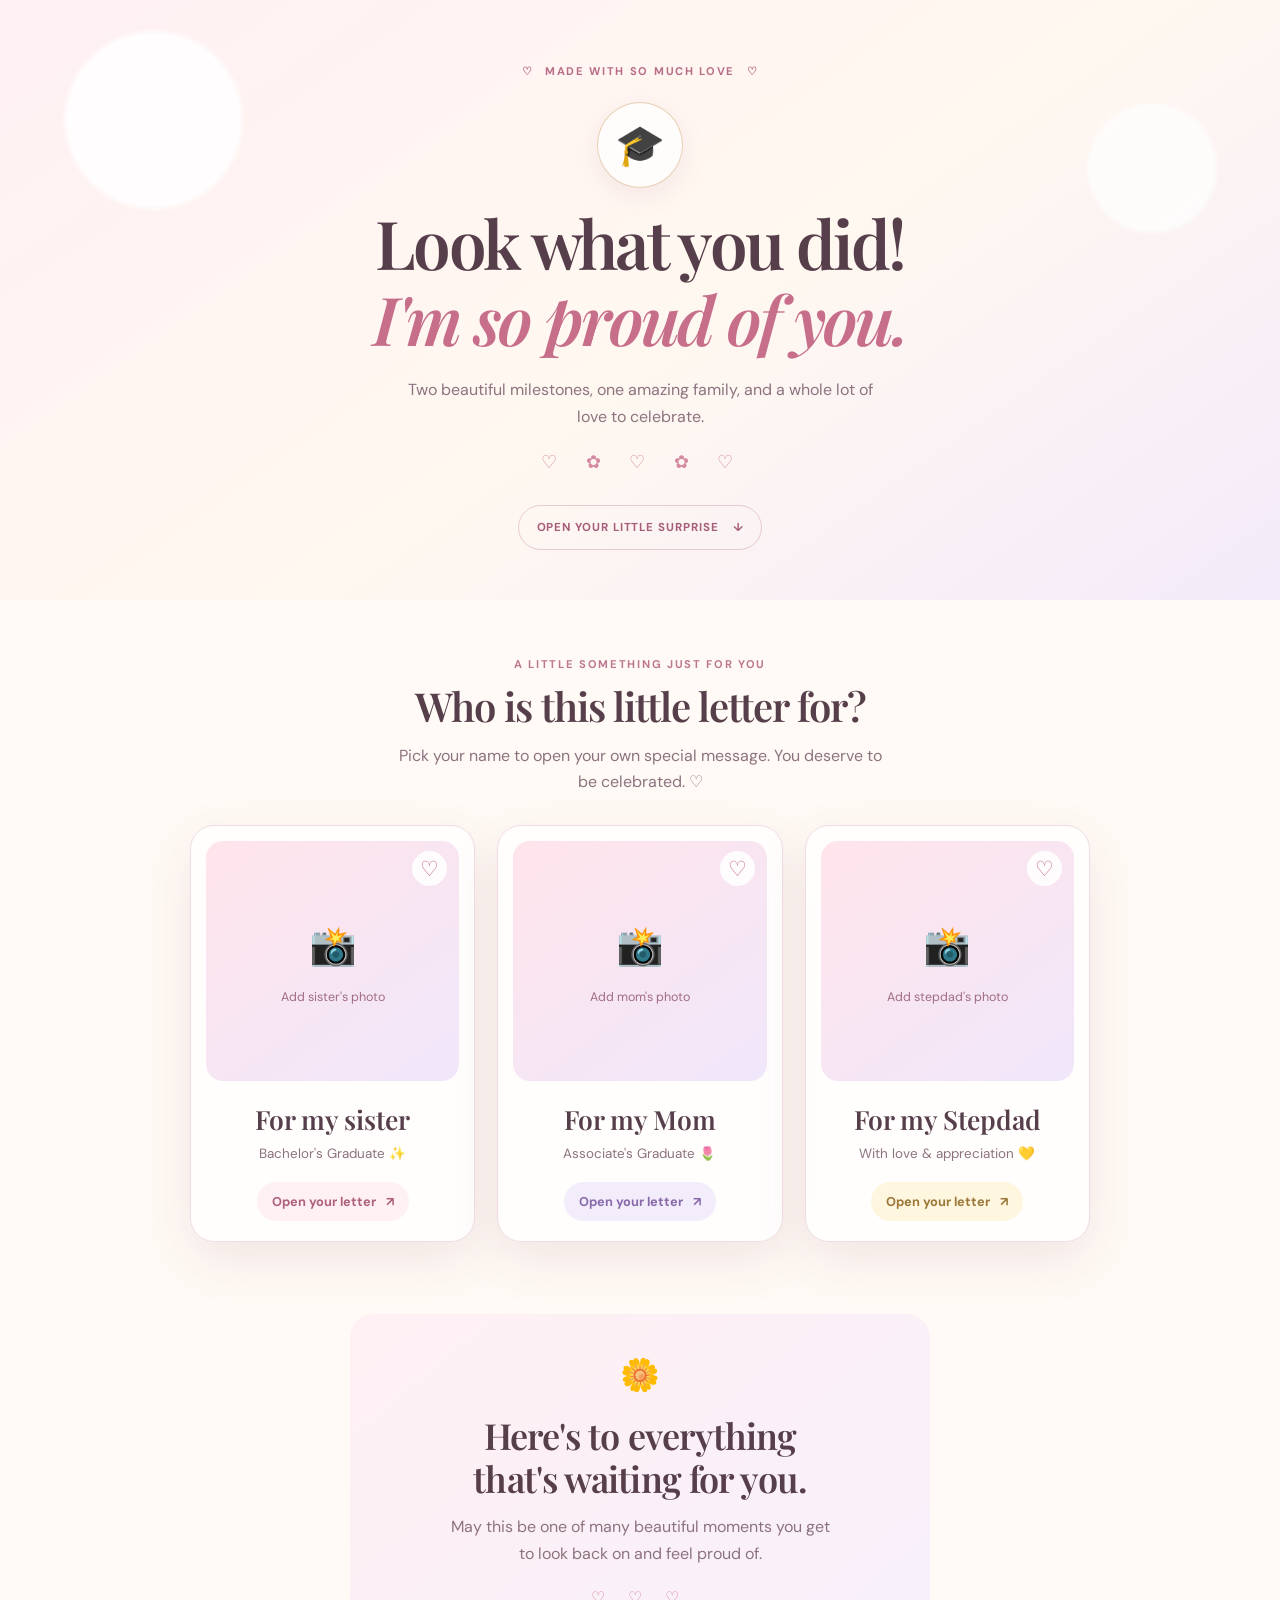
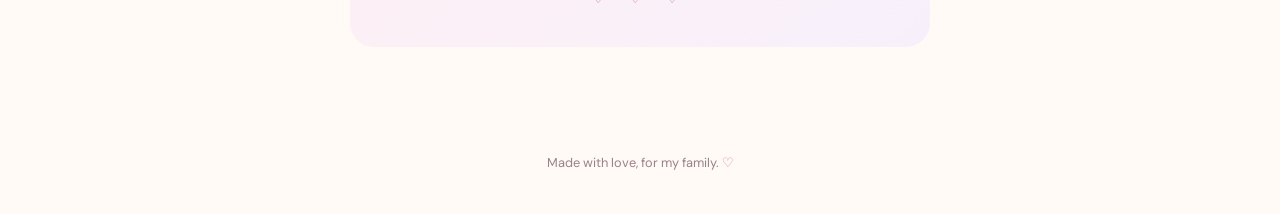
==== index.html @ 1e229f5e "Te" ====
<!DOCTYPE html>
<html lang="en">
<head>
  <meta charset="UTF-8">
  <meta name="viewport" content="width=device-width, initial-scale=1.0">
  <meta name="theme-color" content="#fff5f6">
  <meta name="description" content="A little graduation surprise made with love for my family.">
  <title>A Little Graduation Surprise ♡</title>
  <link rel="stylesheet" href="style.css">
</head>
<body>
  <div class="sparkle sparkle-one">✦</div>
  <div class="sparkle sparkle-two">✧</div>
  <header class="hero">
    <div class="eyebrow"><span>♡</span> MADE WITH SO MUCH LOVE <span>♡</span></div>
    <div class="hero-icon" aria-hidden="true">🎓</div>
    <h1>Look what you did!<br><span>I'm so proud of you.</span></h1>
    <p class="intro">Two beautiful milestones, one amazing family, and a whole lot of love to celebrate.</p>
    <div class="tiny-hearts" aria-hidden="true">♡　✿　♡　✿　♡</div>
    <a class="scroll-link" href="#choose">OPEN YOUR LITTLE SURPRISE <span>↓</span></a>
  </header>

  <main id="choose" class="main-content">
    <section class="choose-section">
      <p class="section-kicker">A LITTLE SOMETHING JUST FOR YOU</p>
      <h2>Who is this little letter for?</h2>
      <p class="section-copy">Pick your name to open your own special message. You deserve to be celebrated. ♡</p>

      <div class="recipient-grid">
        <button class="recipient-card sister-card" data-recipient="sister" aria-controls="letter-panel">
          <div class="photo-frame">
            <img src="images/sister.jpg" alt="A photo of my sister" onerror="this.style.display='none'; this.nextElementSibling.style.display='flex';">
            <div class="photo-placeholder"><span>📸</span><small>Add sister's photo</small></div>
            <span class="photo-heart">♡</span>
          </div>
          <span class="card-name">For my sister</span>
          <span class="card-award">Bachelor's Graduate ✨</span>
          <span class="card-cta">Open your letter <span>↗</span></span>
        </button>

        <button class="recipient-card mom-card" data-recipient="mom" aria-controls="letter-panel">
          <div class="photo-frame">
            <img src="images/mom.jpg" alt="A photo of my mom" onerror="this.style.display='none'; this.nextElementSibling.style.display='flex';">
            <div class="photo-placeholder"><span>📸</span><small>Add mom's photo</small></div>
            <span class="photo-heart">♡</span>
          </div>
          <span class="card-name">For my Mom</span>
          <span class="card-award">Associate's Graduate 🌷</span>
          <span class="card-cta">Open your letter <span>↗</span></span>
        </button>

        <button class="recipient-card stepdad-card" data-recipient="stepdad" aria-controls="letter-panel">
          <div class="photo-frame">
            <img src="images/stepdad.jpg" alt="A photo of my stepdad" onerror="this.style.display='none'; this.nextElementSibling.style.display='flex';">
            <div class="photo-placeholder"><span>📸</span><small>Add stepdad's photo</small></div>
            <span class="photo-heart">♡</span>
          </div>
          <span class="card-name">For my Stepdad</span>
          <span class="card-award">With love &amp; appreciation 💛</span>
          <span class="card-cta">Open your letter <span>↗</span></span>
        </button>
      </div>
    </section>

    <section id="letter-panel" class="letter-panel" hidden aria-live="polite">
      <div class="letter-topline"><span>✿ A LETTER FROM MY HEART ✿</span><button class="close-letter" id="close-letter" aria-label="Close letter">×</button></div>
      <div class="letter-illustration" id="letter-emoji" aria-hidden="true">💗</div>
      <p class="letter-kicker" id="letter-kicker">A little note for you</p>
      <h2 id="letter-title">To my amazing sister</h2>
      <div class="letter-photo" id="letter-photo-wrap">
        <img id="letter-photo" src="" alt="">
      </div>
      <div class="letter-copy" id="letter-copy"></div>
      <div class="letter-signoff">All my love, always <span>♡</span></div>
      <button class="back-button" id="back-button">← Back to all letters</button>
    </section>

    <section class="closing-note">
      <div class="closing-flower">🌼</div>
      <h2>Here's to everything<br>that's waiting for you.</h2>
      <p>May this be one of many beautiful moments you get to look back on and feel proud of.</p>
      <div class="closing-hearts">♡ ♡ ♡</div>
    </section>
  </main>

  <footer>
    <p>Made with love, for my family. <span>♡</span></p>
  </footer>
  <script src="script.js"></script>
</body>
</html>
---- style.css ----
@import url('https://fonts.googleapis.com/css2?family=DM+Sans:wght@400;500;600;700&family=Playfair+Display:wght@500;600;700&display=swap');

:root {
  --ink: #563e4a;
  --muted: #8d737f;
  --pink: #f5b9c8;
  --rose: #e887a3;
  --blush: #fff0f3;
  --cream: #fffaf5;
  --lilac: #f0e8fa;
  --gold: #c99a65;
  --white: #fff;
  --shadow: 0 18px 50px rgba(137, 83, 104, .12);
}

* { box-sizing: border-box; }
html { scroll-behavior: smooth; }
body {
  margin: 0;
  color: var(--ink);
  background: var(--cream);
  font-family: 'DM Sans', sans-serif;
  line-height: 1.65;
}
button, a { font: inherit; }
button { color: inherit; }
.hero {
  position: relative;
  overflow: hidden;
  text-align: center;
  padding: 62px 20px 50px;
  background:
    radial-gradient(circle at 12% 20%, rgba(255,255,255,.85) 0 7%, transparent 7.5%),
    radial-gradient(circle at 90% 28%, rgba(255,255,255,.7) 0 5%, transparent 5.5%),
    linear-gradient(145deg, #fff0f3 0%, #fff8f0 54%, #f3eafa 100%);
}
.eyebrow, .section-kicker, .letter-topline, .letter-kicker {
  letter-spacing: .15em;
  font-size: .7rem;
  font-weight: 700;
}
.eyebrow { color: #b86e88; }
.eyebrow span { padding: 0 7px; }
.hero-icon {
  display: grid;
  place-items: center;
  width: 86px;
  height: 86px;
  margin: 22px auto 17px;
  border: 1px solid rgba(201,154,101,.45);
  border-radius: 50%;
  background: rgba(255,255,255,.72);
  font-size: 2.5rem;
  box-shadow: 0 8px 24px rgba(181, 122, 145, .12);
}
h1, h2, .card-name {
  font-family: 'Playfair Display', Georgia, serif;
  font-weight: 600;
}
h1 {
  margin: 0 auto;
  font-size: clamp(2.3rem, 7vw, 4.2rem);
  line-height: 1.13;
  letter-spacing: -.04em;
}
h1 span { color: #c76e8b; font-style: italic; }
.intro { max-width: 490px; margin: 20px auto 13px; color: var(--muted); font-size: 1rem; }
.tiny-hearts { color: #d68aa2; letter-spacing: .3em; font-size: 1.1rem; margin: 18px 0 28px; }
.scroll-link {
  display: inline-flex;
  gap: 14px;
  align-items: center;
  padding: 12px 18px;
  border: 1px solid rgba(190, 123, 147, .35);
  border-radius: 999px;
  color: #a75d79;
  text-decoration: none;
  font-size: .72rem;
  font-weight: 700;
  letter-spacing: .08em;
  transition: transform .2s, background .2s;
}
.scroll-link:hover { transform: translateY(-2px); background: rgba(255,255,255,.6); }
.sparkle { position: absolute; color: #d4a26f; font-size: 2rem; opacity: .7; }
.sparkle-one { top: 25%; left: 12%; }
.sparkle-two { top: 36%; right: 11%; font-size: 2.7rem; }
.main-content { max-width: 980px; margin: 0 auto; padding: 55px 22px 20px; }
.choose-section { text-align: center; }
.section-kicker { margin: 0 0 8px; color: #bd7890; }
h2 { font-size: clamp(1.75rem, 4vw, 2.5rem); line-height: 1.2; letter-spacing: -.025em; margin: 0; }
.section-copy { max-width: 500px; margin: 13px auto 30px; color: var(--muted); }
.recipient-grid { display: grid; grid-template-columns: repeat(3, minmax(0, 1fr)); gap: 22px; max-width: 900px; margin: 0 auto; }
.recipient-card {
  min-width: 0;
  border: 1px solid #f0dce3;
  border-radius: 24px;
  padding: 15px 15px 20px;
  background: rgba(255,255,255,.82);
  box-shadow: var(--shadow);
  cursor: pointer;
  text-align: center;
  transition: transform .25s, box-shadow .25s, border-color .25s;
}
.recipient-card:hover, .recipient-card:focus-visible { transform: translateY(-5px); box-shadow: 0 22px 55px rgba(137,83,104,.18); border-color: #e8a6bb; outline: none; }
.photo-frame { position: relative; height: 240px; overflow: hidden; border-radius: 17px; background: linear-gradient(145deg, #ffe4eb, #f0e7fa); }
.photo-frame img { display: block; width: 100%; height: 100%; object-fit: cover; }
.photo-placeholder { display: none; position: absolute; inset: 0; align-items: center; justify-content: center; flex-direction: column; gap: 8px; color: #a16d83; }
.photo-placeholder span { font-size: 2.4rem; }
.photo-placeholder small { font-size: .78rem; }
.photo-heart { position: absolute; right: 12px; top: 10px; display: grid; place-items: center; width: 35px; height: 35px; border-radius: 50%; background: rgba(255,255,255,.88); color: #c96f8e; font-size: 1.3rem; }
.card-name { display: block; font-size: 1.65rem; margin: 17px 0 1px; }
.card-award { display: block; color: var(--muted); font-size: .84rem; }
.card-cta { display: inline-flex; align-items: center; gap: 10px; margin-top: 17px; padding: 9px 15px; border-radius: 999px; background: #fff0f4; color: #ad617c; font-size: .8rem; font-weight: 700; }
.mom-card .card-cta { background: #f3edfb; color: #886aab; }
.stepdad-card .card-cta { background: #fff6df; color: #9b7738; }
.letter-panel {
  max-width: 700px;
  margin: 45px auto 10px;
  padding: clamp(22px, 5vw, 48px);
  border: 1px solid #f0dbe2;
  border-radius: 26px;
  background: #fff;
  box-shadow: var(--shadow);
  animation: arrive .35s ease both;
}
.letter-panel[hidden] { display: none; }
.letter-topline { display: flex; justify-content: space-between; align-items: center; color: #bd7890; font-size: .66rem; }
.close-letter { border: 0; background: #fff1f4; color: #a95f7b; border-radius: 50%; width: 34px; height: 34px; font-size: 1.5rem; line-height: 1; cursor: pointer; }
.letter-illustration { text-align: center; font-size: 2.2rem; margin: 15px 0 0; }
.letter-kicker { text-align: center; color: #bd7890; margin: 7px 0; }
.letter-panel h2 { text-align: center; margin-bottom: 20px; }
.letter-photo { width: min(100%, 240px); height: 180px; margin: 0 auto 24px; border-radius: 16px; overflow: hidden; background: #fff0f4; display: none; }
.letter-photo.visible { display: block; }
.letter-photo img { width: 100%; height: 100%; object-fit: cover; }
.letter-copy { max-width: 550px; margin: 0 auto; color: #6d5661; }
.letter-copy p { margin: 0 0 15px; }
.letter-signoff { text-align: center; margin-top: 26px; color: #a86680; font-family: 'Playfair Display', Georgia, serif; font-size: 1.2rem; font-style: italic; }
.letter-signoff span { color: #d7839e; font-style: normal; }
.back-button { display: block; margin: 22px auto 0; border: 1px solid #ecd3dd; background: #fff7f9; border-radius: 999px; padding: 10px 16px; cursor: pointer; color: #a45d77; font-size: .83rem; font-weight: 700; }
.closing-note { text-align: center; max-width: 580px; margin: 72px auto 55px; padding: 35px 22px; border-radius: 24px; background: linear-gradient(140deg, #fff0f3, #f7f0fb); }
.closing-flower { font-size: 2rem; margin-bottom: 12px; }
.closing-note h2 { font-size: clamp(1.7rem, 4vw, 2.25rem); }
.closing-note p { color: var(--muted); max-width: 390px; margin: 14px auto; }
.closing-hearts { color: #d7839e; letter-spacing: .6em; margin-top: 18px; }
footer { text-align: center; padding: 18px 15px 28px; color: #9a818b; font-size: .8rem; }
footer span { color: #d7839e; }
@keyframes arrive { from { opacity: 0; transform: translateY(12px); } to { opacity: 1; transform: translateY(0); } }
@media (max-width: 620px) {
  .hero { padding-top: 48px; }
  .sparkle-one { left: 5%; top: 25%; }
  .sparkle-two { right: 4%; top: 34%; }
  .main-content { padding: 42px 16px 10px; }
  .recipient-grid { grid-template-columns: 1fr; max-width: 380px; gap: 17px; }
  .photo-frame { height: 260px; }
  .recipient-card { padding: 12px 12px 18px; }
  .closing-note { margin-top: 48px; }
}
@media (min-width: 621px) and (max-width: 760px) {
  .recipient-grid { grid-template-columns: repeat(2, minmax(0, 1fr)); max-width: 560px; }
  .recipient-card:last-child:nth-child(odd) { grid-column: 1 / -1; width: calc(50% - 11px); justify-self: center; }
}
@media (prefers-reduced-motion: reduce) {
  *, *::before, *::after { scroll-behavior: auto !important; animation-duration: .01ms !important; transition-duration: .01ms !important; }
}
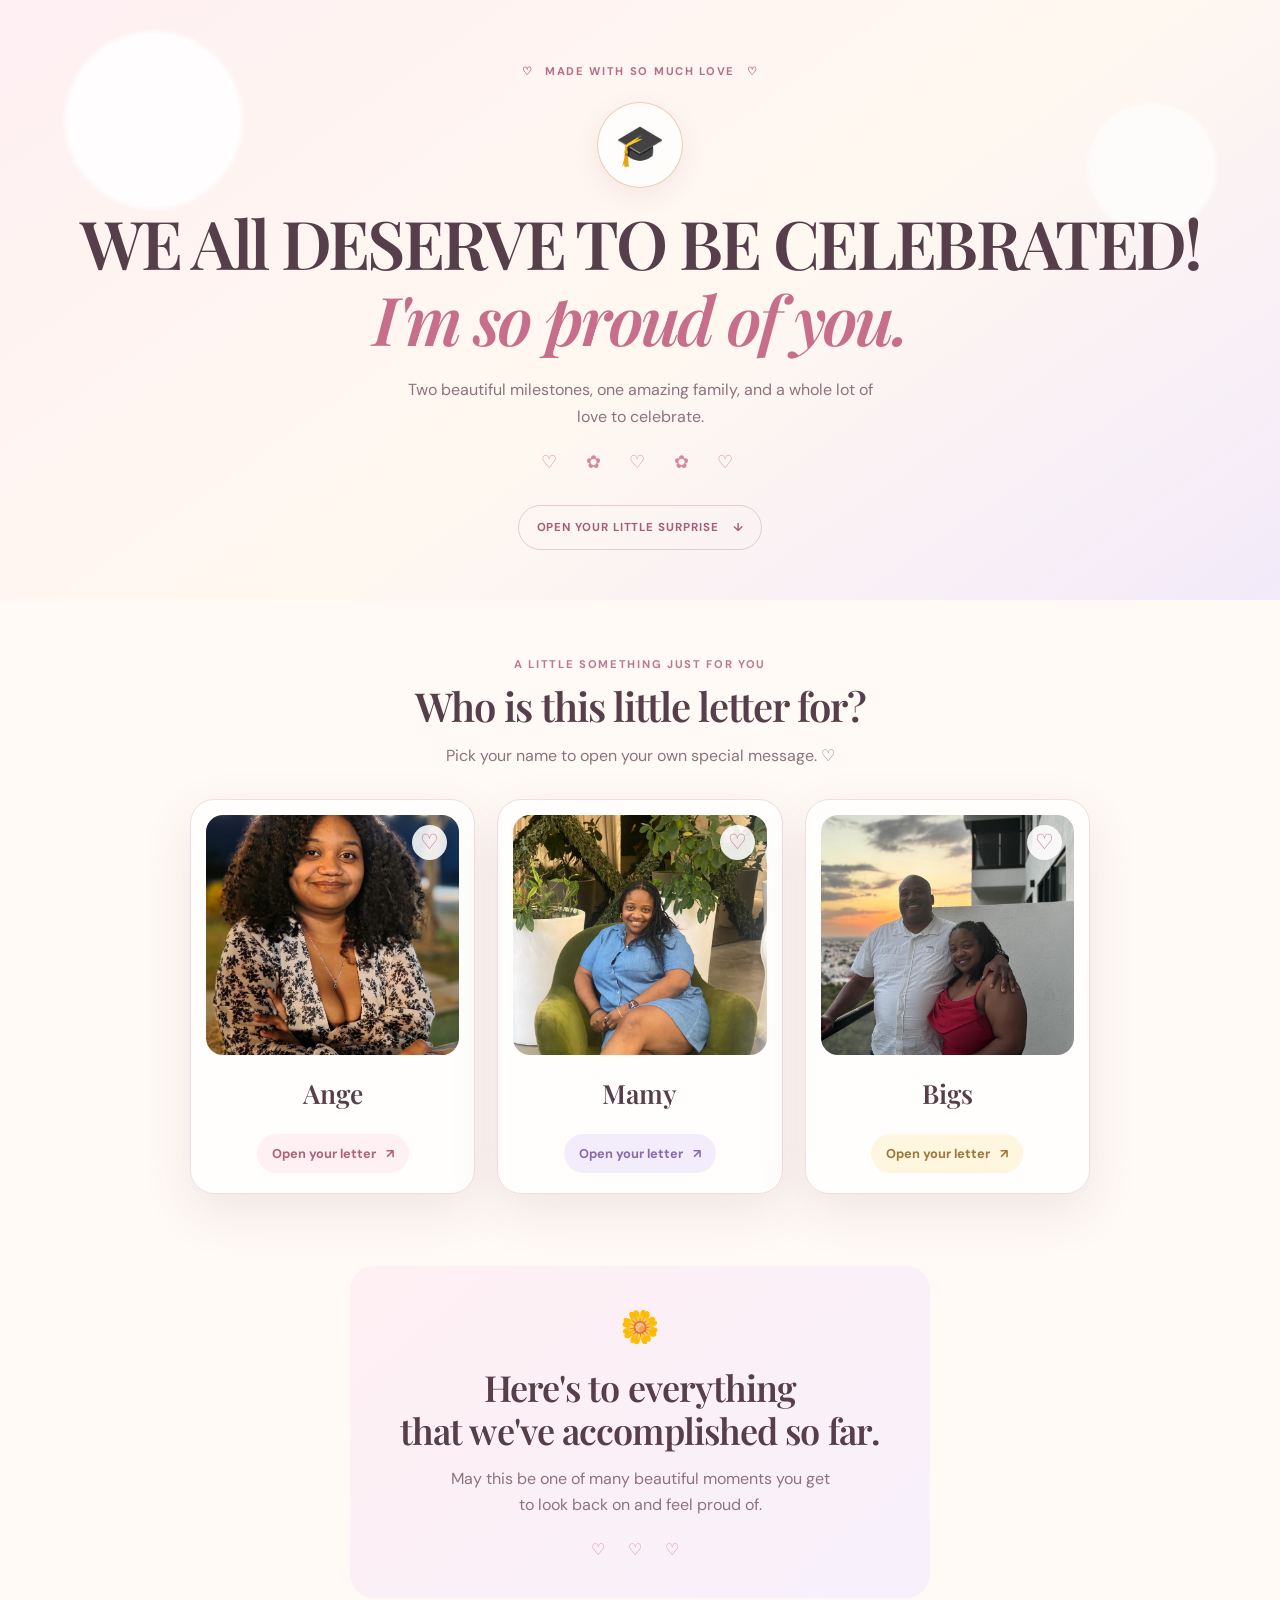
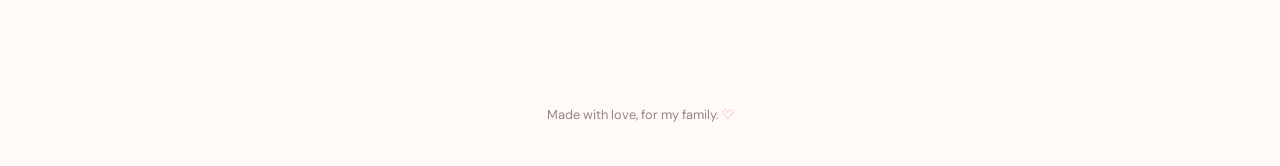
==== commit a9fe6b03: "revamp" ====
--- a/index.html
+++ b/index.html
@@ -14,7 +14,7 @@
   <header class="hero">
     <div class="eyebrow"><span>♡</span> MADE WITH SO MUCH LOVE <span>♡</span></div>
     <div class="hero-icon" aria-hidden="true">🎓</div>
-    <h1>Look what you did!<br><span>I'm so proud of you.</span></h1>
+    <h1>WE All DESERVE TO BE CELEBRATED!<br><span>I'm so proud of you.</span></h1>
     <p class="intro">Two beautiful milestones, one amazing family, and a whole lot of love to celebrate.</p>
     <div class="tiny-hearts" aria-hidden="true">♡　✿　♡　✿　♡</div>
     <a class="scroll-link" href="#choose">OPEN YOUR LITTLE SURPRISE <span>↓</span></a>
@@ -24,39 +24,36 @@
     <section class="choose-section">
       <p class="section-kicker">A LITTLE SOMETHING JUST FOR YOU</p>
       <h2>Who is this little letter for?</h2>
-      <p class="section-copy">Pick your name to open your own special message. You deserve to be celebrated. ♡</p>
+      <p class="section-copy">Pick your name to open your own special message. ♡</p>
 
       <div class="recipient-grid">
         <button class="recipient-card sister-card" data-recipient="sister" aria-controls="letter-panel">
           <div class="photo-frame">
-            <img src="images/sister.jpg" alt="A photo of my sister" onerror="this.style.display='none'; this.nextElementSibling.style.display='flex';">
+            <img src="images/sister.png" alt="A photo of my sister" onerror="this.style.display='none'; this.nextElementSibling.style.display='flex';">
             <div class="photo-placeholder"><span>📸</span><small>Add sister's photo</small></div>
             <span class="photo-heart">♡</span>
           </div>
-          <span class="card-name">For my sister</span>
-          <span class="card-award">Bachelor's Graduate ✨</span>
+          <span class="card-name">Ange</span>
           <span class="card-cta">Open your letter <span>↗</span></span>
         </button>
 
         <button class="recipient-card mom-card" data-recipient="mom" aria-controls="letter-panel">
           <div class="photo-frame">
-            <img src="images/mom.jpg" alt="A photo of my mom" onerror="this.style.display='none'; this.nextElementSibling.style.display='flex';">
+            <img src="images/mom.png" alt="A photo of my mom" onerror="this.style.display='none'; this.nextElementSibling.style.display='flex';">
             <div class="photo-placeholder"><span>📸</span><small>Add mom's photo</small></div>
             <span class="photo-heart">♡</span>
           </div>
-          <span class="card-name">For my Mom</span>
-          <span class="card-award">Associate's Graduate 🌷</span>
+          <span class="card-name">Mamy</span>
           <span class="card-cta">Open your letter <span>↗</span></span>
         </button>
 
         <button class="recipient-card stepdad-card" data-recipient="stepdad" aria-controls="letter-panel">
           <div class="photo-frame">
-            <img src="images/stepdad.jpg" alt="A photo of my stepdad" onerror="this.style.display='none'; this.nextElementSibling.style.display='flex';">
+            <img src="images/stepdad.png" alt="A photo of my stepdad" onerror="this.style.display='none'; this.nextElementSibling.style.display='flex';">
             <div class="photo-placeholder"><span>📸</span><small>Add stepdad's photo</small></div>
             <span class="photo-heart">♡</span>
           </div>
-          <span class="card-name">For my Stepdad</span>
-          <span class="card-award">With love &amp; appreciation 💛</span>
+          <span class="card-name">Bigs</span>
           <span class="card-cta">Open your letter <span>↗</span></span>
         </button>
       </div>
@@ -77,7 +74,7 @@
 
     <section class="closing-note">
       <div class="closing-flower">🌼</div>
-      <h2>Here's to everything<br>that's waiting for you.</h2>
+      <h2>Here's to everything<br>that we've accomplished so far.</h2>
       <p>May this be one of many beautiful moments you get to look back on and feel proud of.</p>
       <div class="closing-hearts">♡ ♡ ♡</div>
     </section>
